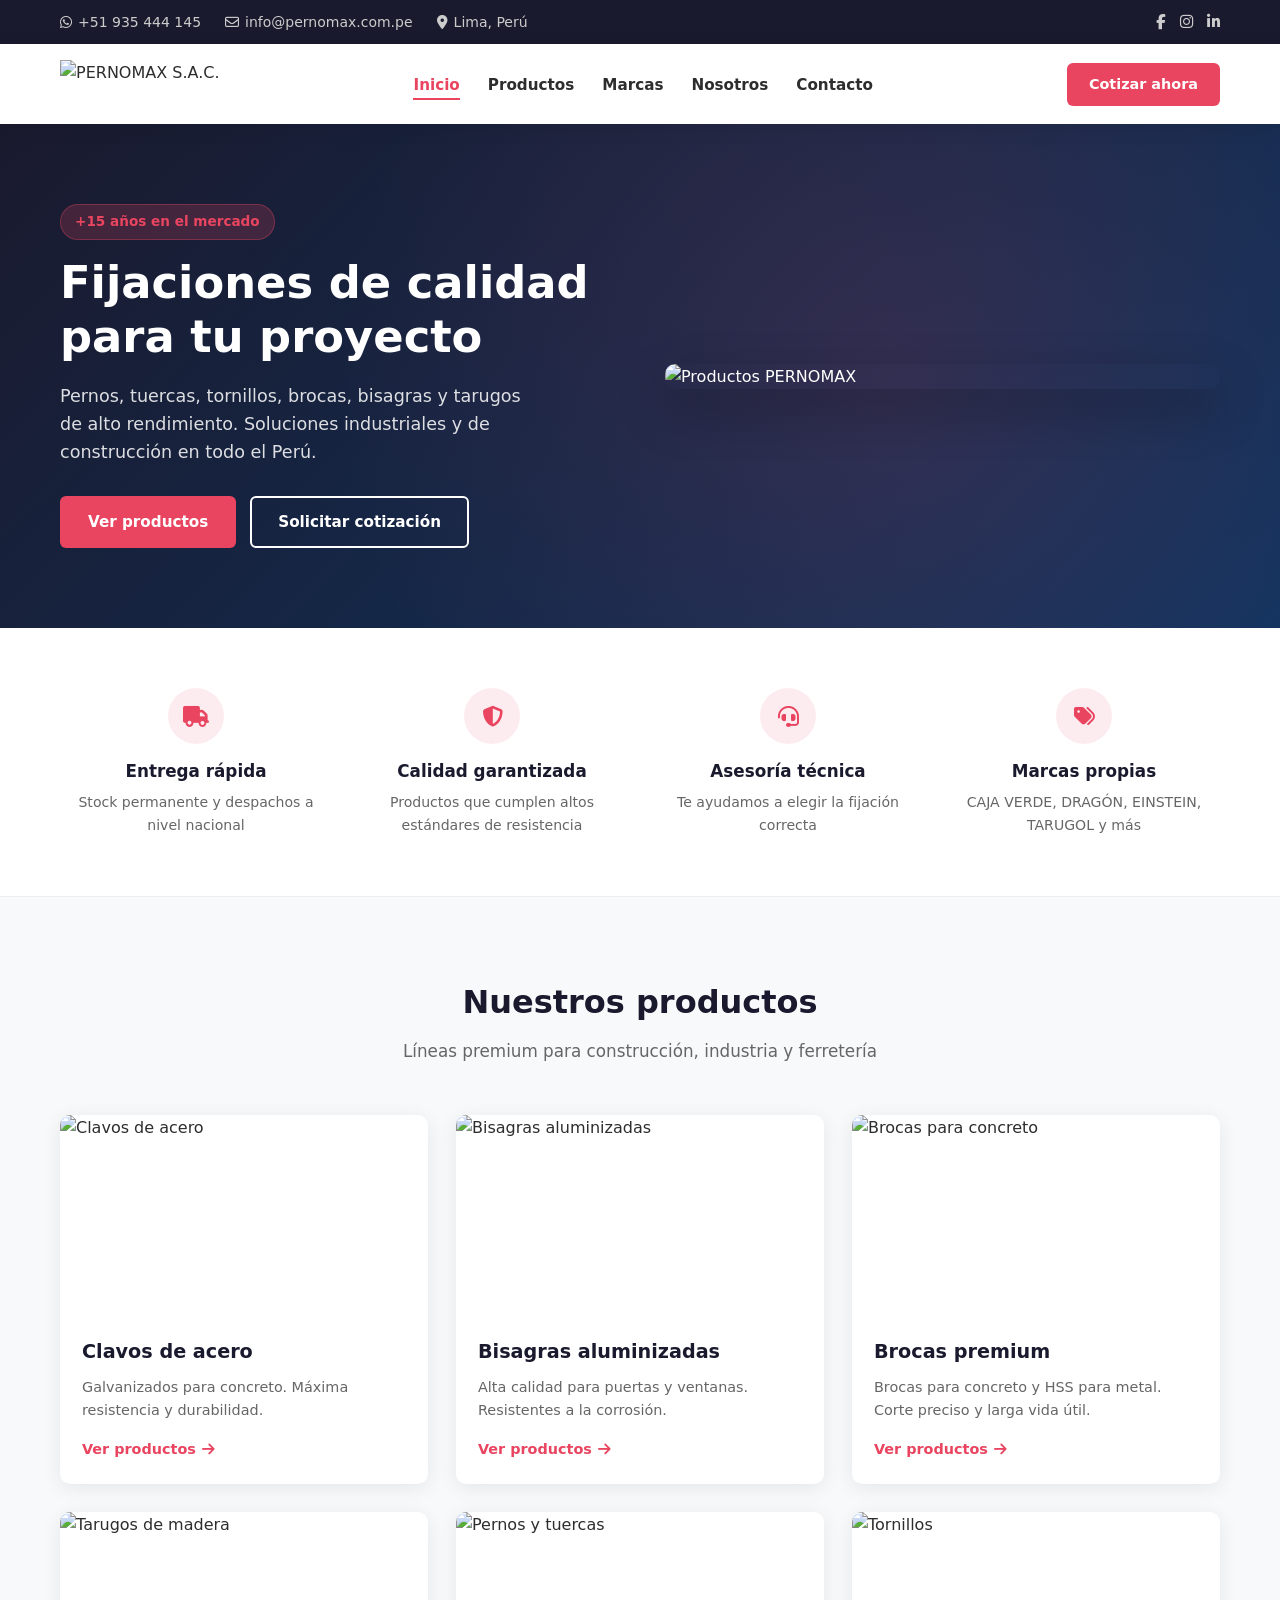
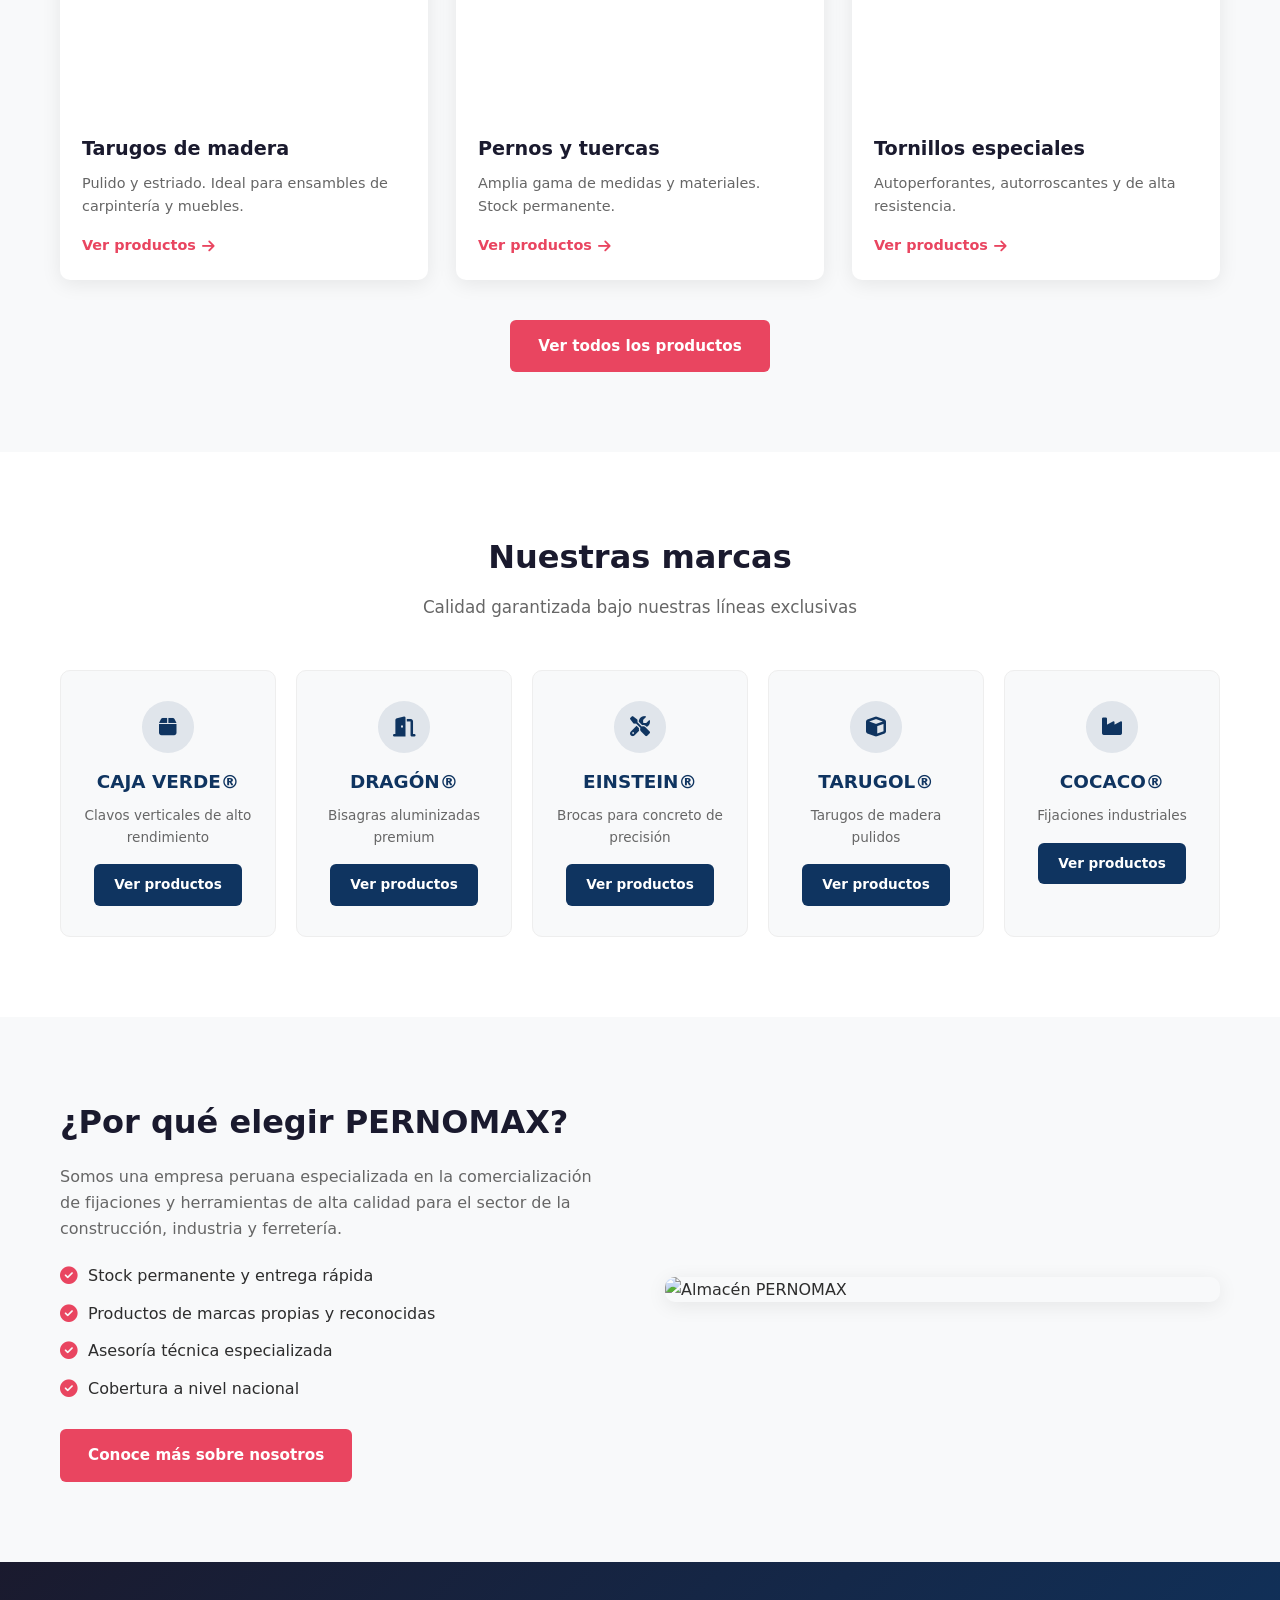
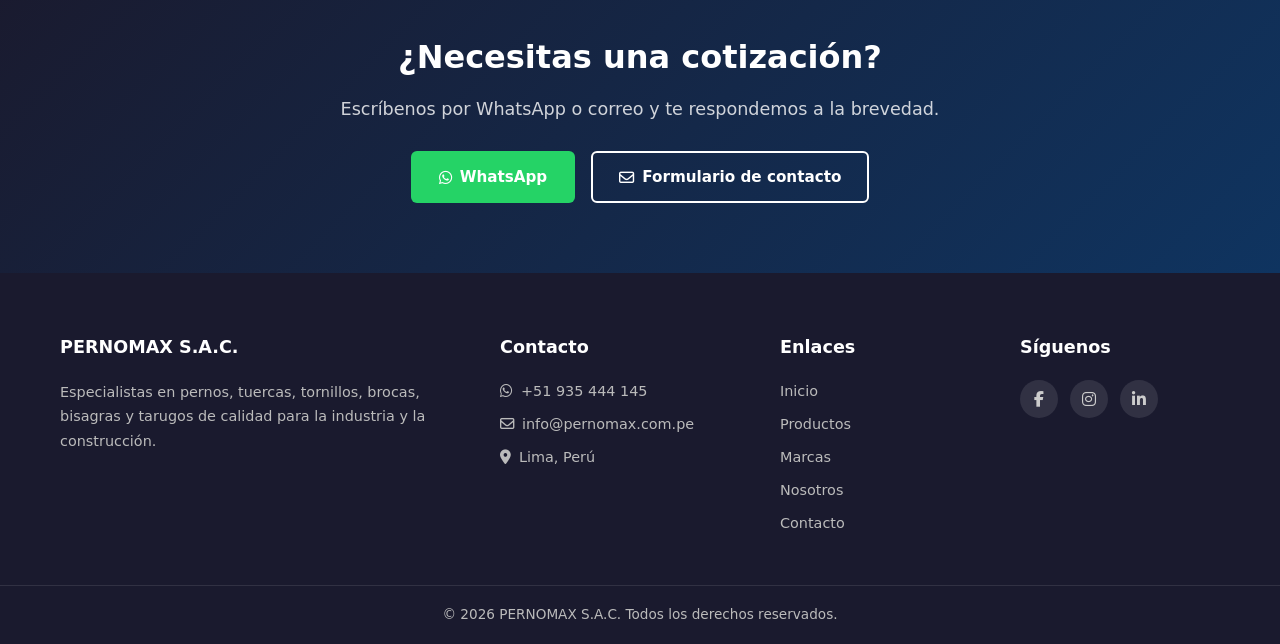
==== index.html @ 6897b5e7 "avance del front demostracion" ====
<!DOCTYPE html>
<html lang="es">
<head>
    <meta charset="UTF-8">
    <meta name="viewport" content="width=device-width, initial-scale=1.0">
    <title>Inicio - PERNOMAX S.A.C. | Pernos, Tuercas, Tornillos y Fijaciones</title>
    <meta name="description" content="Pernos, tuercas, tornillos, brocas, bisagras y tarugos de alta calidad. Especialistas en fijaciones industriales y de construcción en Perú.">
    <link rel="stylesheet" href="css/styles.css">
    <link rel="stylesheet" href="https://cdnjs.cloudflare.com/ajax/libs/font-awesome/6.5.1/css/all.min.css">
</head>
<body>

<!-- ==================== TOP BAR ==================== -->
<div class="top-bar">
    <div class="container">
        <div class="top-bar-left">
            <a href="https://wa.me/51935444145" target="_blank"><i class="fab fa-whatsapp"></i> +51 935 444 145</a>
            <a href="mailto:info@pernomax.com.pe"><i class="far fa-envelope"></i> info@pernomax.com.pe</a>
            <span><i class="fas fa-map-marker-alt"></i> Lima, Perú</span>
        </div>
        <div class="top-bar-right">
            <a href="#" aria-label="Facebook"><i class="fab fa-facebook-f"></i></a>
            <a href="#" aria-label="Instagram"><i class="fab fa-instagram"></i></a>
            <a href="#" aria-label="LinkedIn"><i class="fab fa-linkedin-in"></i></a>
        </div>
    </div>
</div>

<!-- ==================== HEADER ==================== -->
<header class="main-header">
    <div class="container header-inner">
        <a href="index.html" class="logo">
            <img src="https://via.placeholder.com/220x55/1a1a2e/ffffff?text=PERNOMAX" alt="PERNOMAX S.A.C.">
        </a>

        <nav class="main-nav" id="mainNav">
            <ul>
                <li><a href="index.html" class="active">Inicio</a></li>
                <li><a href="pages/productos.html">Productos</a></li>
                <li><a href="pages/marcas.html">Marcas</a></li>
                <li><a href="pages/nosotros.html">Nosotros</a></li>
                <li><a href="pages/contacto.html">Contacto</a></li>
            </ul>
        </nav>

        <a href="contacto.html" class="btn-header">Cotizar ahora</a>

        <button class="menu-toggle" id="menuToggle" aria-label="Menú">
            <i class="fas fa-bars"></i>
        </button>
    </div>
</header>

<!-- ==================== HERO ==================== -->
<section class="hero">
    <div class="hero-overlay"></div>
    <div class="container hero-content">
        <div class="hero-text">
            <span class="hero-badge">+15 años en el mercado</span>
            <h1>Fijaciones de calidad<br>para tu proyecto</h1>
            <p>Pernos, tuercas, tornillos, brocas, bisagras y tarugos de alto rendimiento. Soluciones industriales y de construcción en todo el Perú.</p>
            <div class="hero-buttons">
                <a href="pages/productos.html" class="btn btn-primary">Ver productos</a>
                <a href="pages/contacto.html" class="btn btn-outline">Solicitar cotización</a>
            </div>
        </div>
        <div class="hero-image">
            <img src="https://via.placeholder.com/520x420/16213e/ffffff?text=Productos+Premium" alt="Productos PERNOMAX">
        </div>
    </div>
</section>

<!-- ==================== BENEFICIOS ==================== -->
<section class="benefits">
    <div class="container benefits-grid">
        <div class="benefit-item">
            <div class="benefit-icon"><i class="fas fa-truck"></i></div>
            <h3>Entrega rápida</h3>
            <p>Stock permanente y despachos a nivel nacional</p>
        </div>
        <div class="benefit-item">
            <div class="benefit-icon"><i class="fas fa-shield-alt"></i></div>
            <h3>Calidad garantizada</h3>
            <p>Productos que cumplen altos estándares de resistencia</p>
        </div>
        <div class="benefit-item">
            <div class="benefit-icon"><i class="fas fa-headset"></i></div>
            <h3>Asesoría técnica</h3>
            <p>Te ayudamos a elegir la fijación correcta</p>
        </div>
        <div class="benefit-item">
            <div class="benefit-icon"><i class="fas fa-tags"></i></div>
            <h3>Marcas propias</h3>
            <p>CAJA VERDE, DRAGÓN, EINSTEIN, TARUGOL y más</p>
        </div>
    </div>
</section>

<!-- ==================== PRODUCTOS (preview) ==================== -->
<section class="categories" id="productos">
    <div class="container">
        <div class="section-header">
            <h2>Nuestros productos</h2>
            <p>Líneas premium para construcción, industria y ferretería</p>
        </div>

        <div class="categories-grid">
            <article class="category-card">
                <div class="category-img">
                    <img src="https://via.placeholder.com/400x280/0f3460/ffffff?text=Clavos+Acero" alt="Clavos de acero">
                </div>
                <div class="category-info">
                    <h3>Clavos de acero</h3>
                    <p>Galvanizados para concreto. Máxima resistencia y durabilidad.</p>
                    <a href="productos.html" class="btn-link">Ver productos <i class="fas fa-arrow-right"></i></a>
                </div>
            </article>

            <article class="category-card">
                <div class="category-img">
                    <img src="https://via.placeholder.com/400x280/0f3460/ffffff?text=Bisagras" alt="Bisagras aluminizadas">
                </div>
                <div class="category-info">
                    <h3>Bisagras aluminizadas</h3>
                    <p>Alta calidad para puertas y ventanas. Resistentes a la corrosión.</p>
                    <a href="pages/productos.html" class="btn-link">Ver productos <i class="fas fa-arrow-right"></i></a>
                </div>
            </article>

            <article class="category-card">
                <div class="category-img">
                    <img src="https://via.placeholder.com/400x280/0f3460/ffffff?text=Brocas" alt="Brocas para concreto">
                </div>
                <div class="category-info">
                    <h3>Brocas premium</h3>
                    <p>Brocas para concreto y HSS para metal. Corte preciso y larga vida útil.</p>
                    <a href="pages/productos.html" class="btn-link">Ver productos <i class="fas fa-arrow-right"></i></a>
                </div>
            </article>

            <article class="category-card">
                <div class="category-img">
                    <img src="https://via.placeholder.com/400x280/0f3460/ffffff?text=Tarugos" alt="Tarugos de madera">
                </div>
                <div class="category-info">
                    <h3>Tarugos de madera</h3>
                    <p>Pulido y estriado. Ideal para ensambles de carpintería y muebles.</p>
                    <a href="pages/productos.html" class="btn-link">Ver productos <i class="fas fa-arrow-right"></i></a>
                </div>
            </article>

            <article class="category-card">
                <div class="category-img">
                    <img src="https://via.placeholder.com/400x280/0f3460/ffffff?text=Pernos" alt="Pernos y tuercas">
                </div>
                <div class="category-info">
                    <h3>Pernos y tuercas</h3>
                    <p>Amplia gama de medidas y materiales. Stock permanente.</p>
                    <a href="pages/productos.html" class="btn-link">Ver productos <i class="fas fa-arrow-right"></i></a>
                </div>
            </article>

            <article class="category-card">
                <div class="category-img">
                    <img src="https://via.placeholder.com/400x280/0f3460/ffffff?text=Tornillos" alt="Tornillos">
                </div>
                <div class="category-info">
                    <h3>Tornillos especiales</h3>
                    <p>Autoperforantes, autorroscantes y de alta resistencia.</p>
                    <a href="pages/productos.html" class="btn-link">Ver productos <i class="fas fa-arrow-right"></i></a>
                </div>
            </article>
        </div>

        <div class="section-cta">
            <a href="pages/productos.html" class="btn btn-primary">Ver todos los productos</a>
        </div>
    </div>
</section>

<!-- ==================== MARCAS (preview) ==================== -->
<section class="brands" id="marcas">
    <div class="container">
        <div class="section-header">
            <h2>Nuestras marcas</h2>
            <p>Calidad garantizada bajo nuestras líneas exclusivas</p>
        </div>

        <div class="brands-grid">
            <div class="brand-card">
                <div class="brand-icon"><i class="fas fa-box"></i></div>
                <h3>CAJA VERDE®</h3>
                <p>Clavos verticales de alto rendimiento</p>
                <a href="pages/marcas.html" class="btn btn-sm">Ver productos</a>
            </div>
            <div class="brand-card">
                <div class="brand-icon"><i class="fas fa-door-open"></i></div>
                <h3>DRAGÓN®</h3>
                <p>Bisagras aluminizadas premium</p>
                <a href="pages/marcas.html" class="btn btn-sm">Ver productos</a>
            </div>
            <div class="brand-card">
                <div class="brand-icon"><i class="fas fa-tools"></i></div>
                <h3>EINSTEIN®</h3>
                <p>Brocas para concreto de precisión</p>
                <a href="pages/marcas.html" class="btn btn-sm">Ver productos</a>
            </div>
            <div class="brand-card">
                <div class="brand-icon"><i class="fas fa-cube"></i></div>
                <h3>TARUGOL®</h3>
                <p>Tarugos de madera pulidos</p>
                <a href="pages/marcas.html" class="btn btn-sm">Ver productos</a>
            </div>
            <div class="brand-card">
                <div class="brand-icon"><i class="fas fa-industry"></i></div>
                <h3>COCACO®</h3>
                <p>Fijaciones industriales</p>
                <a href="pages/marcas.html" class="btn btn-sm">Ver productos</a>
            </div>
        </div>
    </div>
</section>

<!-- ==================== NOSOTROS (preview) ==================== -->
<section class="about" id="nosotros">
    <div class="container about-inner">
        <div class="about-text">
            <h2>¿Por qué elegir PERNOMAX?</h2>
            <p>Somos una empresa peruana especializada en la comercialización de fijaciones y herramientas de alta calidad para el sector de la construcción, industria y ferretería.</p>
            <ul class="about-list">
                <li><i class="fas fa-check-circle"></i> Stock permanente y entrega rápida</li>
                <li><i class="fas fa-check-circle"></i> Productos de marcas propias y reconocidas</li>
                <li><i class="fas fa-check-circle"></i> Asesoría técnica especializada</li>
                <li><i class="fas fa-check-circle"></i> Cobertura a nivel nacional</li>
            </ul>
            <a href="pages/nosotros.html" class="btn btn-primary">Conoce más sobre nosotros</a>
        </div>
        <div class="about-image">
            <img src="https://via.placeholder.com/480x360/1a1a2e/ffffff?text=Almacén+PERNOMAX" alt="Almacén PERNOMAX">
        </div>
    </div>
</section>

<!-- ==================== CTA ==================== -->
<section class="cta">
    <div class="container">
        <h2>¿Necesitas una cotización?</h2>
        <p>Escríbenos por WhatsApp o correo y te respondemos a la brevedad.</p>
        <div class="cta-buttons">
            <a href="https://wa.me/51935444145" class="btn btn-whatsapp" target="_blank">
                <i class="fab fa-whatsapp"></i> WhatsApp
            </a>
            <a href="pages/contacto.html" class="btn btn-outline-light">
                <i class="far fa-envelope"></i> Formulario de contacto
            </a>
        </div>
    </div>
</section>

<!-- ==================== FOOTER ==================== -->
<footer class="main-footer">
    <div class="container footer-grid">
        <div class="footer-col">
            <h4>PERNOMAX S.A.C.</h4>
            <p>Especialistas en pernos, tuercas, tornillos, brocas, bisagras y tarugos de calidad para la industria y la construcción.</p>
        </div>
        <div class="footer-col">
            <h4>Contacto</h4>
            <ul>
                <li><i class="fab fa-whatsapp"></i> +51 935 444 145</li>
                <li><i class="far fa-envelope"></i> info@pernomax.com.pe</li>
                <li><i class="fas fa-map-marker-alt"></i> Lima, Perú</li>
            </ul>
        </div>
        <div class="footer-col">
            <h4>Enlaces</h4>
            <ul>
                <li><a href="index.html">Inicio</a></li>
                <li><a href="pages/productos.html">Productos</a></li>
                <li><a href="pages/marcas.html">Marcas</a></li>
                <li><a href="pages/nosotros.html">Nosotros</a></li>
                <li><a href="pages/contacto.html">Contacto</a></li>
            </ul>
        </div>
        <div class="footer-col">
            <h4>Síguenos</h4>
            <div class="social-links">
                <a href="#" aria-label="Facebook"><i class="fab fa-facebook-f"></i></a>
                <a href="#" aria-label="Instagram"><i class="fab fa-instagram"></i></a>
                <a href="#" aria-label="LinkedIn"><i class="fab fa-linkedin-in"></i></a>
            </div>
        </div>
    </div>
    <div class="footer-bottom">
        <div class="container">
            <p>&copy; 2026 PERNOMAX S.A.C. Todos los derechos reservados.</p>
        </div>
    </div>
</footer>

<script>
    const menuToggle = document.getElementById('menuToggle');
    const mainNav = document.getElementById('mainNav');
    menuToggle.addEventListener('click', () => {
        mainNav.classList.toggle('active');
        menuToggle.querySelector('i').classList.toggle('fa-bars');
        menuToggle.querySelector('i').classList.toggle('fa-times');
    });
</script>
</body>
</html>
---- css/styles.css ----
/* ==================== RESET & BASE ==================== */
*, *::before, *::after {
    margin: 0;
    padding: 0;
    box-sizing: border-box;
}

:root {
    --primary: #0f3460;
    --primary-dark: #1a1a2e;
    --accent: #e94560;
    --accent-hover: #c73a52;
    --text: #2d2d2d;
    --text-light: #666;
    --bg-light: #f8f9fa;
    --white: #ffffff;
    --shadow: 0 4px 20px rgba(0, 0, 0, 0.08);
    --radius: 10px;
    --transition: all 0.3s ease;
}

html {
    scroll-behavior: smooth;
}

body {
    font-family: 'Segoe UI', system-ui, -apple-system, sans-serif;
    color: var(--text);
    line-height: 1.6;
    background: var(--white);
}

img {
    max-width: 100%;
    height: auto;
    display: block;
}

a {
    text-decoration: none;
    color: inherit;
    transition: var(--transition);
}

ul {
    list-style: none;
}

.container {
    width: 100%;
    max-width: 1200px;
    margin: 0 auto;
    padding: 0 20px;
}

/* ==================== TOP BAR ==================== */
.top-bar {
    background: var(--primary-dark);
    color: #ccc;
    font-size: 0.875rem;
    padding: 10px 0;
}

.top-bar .container {
    display: flex;
    justify-content: space-between;
    align-items: center;
    flex-wrap: wrap;
    gap: 10px;
}

.top-bar-left {
    display: flex;
    gap: 24px;
    flex-wrap: wrap;
}

.top-bar-left a,
.top-bar-left span {
    display: flex;
    align-items: center;
    gap: 6px;
    color: #ccc;
}

.top-bar-left a:hover {
    color: var(--white);
}

.top-bar-right {
    display: flex;
    gap: 14px;
}

.top-bar-right a {
    color: #ccc;
    font-size: 0.95rem;
}

.top-bar-right a:hover {
    color: var(--accent);
}

/* ==================== HEADER ==================== */
.main-header {
    background: var(--white);
    box-shadow: var(--shadow);
    position: sticky;
    top: 0;
    z-index: 1000;
}

.header-inner {
    display: flex;
    align-items: center;
    justify-content: space-between;
    height: 80px;
    gap: 20px;
    position: relative;
}

.logo img {
    height: 48px;
    width: auto;
}

.main-nav ul {
    display: flex;
    gap: 28px;
}

.main-nav a {
    font-weight: 600;
    font-size: 0.95rem;
    color: var(--text);
    position: relative;
}

.main-nav a:hover,
.main-nav a.active {
    color: var(--accent);
}

.main-nav a.active::after {
    content: '';
    position: absolute;
    bottom: -6px;
    left: 0;
    width: 100%;
    height: 2px;
    background: var(--accent);
}

.btn-header {
    background: var(--accent);
    color: var(--white);
    padding: 10px 22px;
    border-radius: 6px;
    font-weight: 600;
    font-size: 0.9rem;
}

.btn-header:hover {
    background: var(--accent-hover);
}

.menu-toggle {
    display: none;
    background: none;
    border: none;
    font-size: 1.5rem;
    cursor: pointer;
    color: var(--primary-dark);
}

/* ==================== HERO ==================== */
.hero {
    position: relative;
    background: linear-gradient(135deg, #1a1a2e 0%, #0f3460 100%);
    color: var(--white);
    padding: 80px 0;
    overflow: hidden;
}

.hero-overlay {
    position: absolute;
    inset: 0;
    background: radial-gradient(circle at 70% 50%, rgba(233, 69, 96, 0.15), transparent 60%);
    opacity: 1;
}

.hero-content {
    position: relative;
    display: grid;
    grid-template-columns: 1fr 1fr;
    gap: 50px;
    align-items: center;
}

.hero-badge {
    display: inline-block;
    background: rgba(233, 69, 96, 0.2);
    color: var(--accent);
    padding: 6px 14px;
    border-radius: 20px;
    font-size: 0.85rem;
    font-weight: 600;
    margin-bottom: 16px;
    border: 1px solid rgba(233, 69, 96, 0.35);
}

.hero-text h1 {
    font-size: 2.8rem;
    font-weight: 800;
    line-height: 1.2;
    margin-bottom: 18px;
}

.hero-text p {
    font-size: 1.1rem;
    color: rgba(255, 255, 255, 0.85);
    margin-bottom: 30px;
    max-width: 480px;
}

.hero-buttons {
    display: flex;
    gap: 14px;
    flex-wrap: wrap;
}

.hero-image img {
    border-radius: var(--radius);
    box-shadow: 0 20px 50px rgba(0, 0, 0, 0.3);
}

/* ==================== BUTTONS ==================== */
.btn {
    display: inline-flex;
    align-items: center;
    gap: 8px;
    padding: 12px 26px;
    border-radius: 6px;
    font-weight: 600;
    font-size: 0.95rem;
    cursor: pointer;
    transition: var(--transition);
    border: 2px solid transparent;
}

.btn-primary {
    background: var(--accent);
    color: var(--white);
}

.btn-primary:hover {
    background: var(--accent-hover);
    transform: translateY(-2px);
}

.btn-outline {
    background: transparent;
    border-color: var(--white);
    color: var(--white);
}

.btn-outline:hover {
    background: var(--white);
    color: var(--primary-dark);
}

.btn-outline-light {
    background: transparent;
    border-color: var(--white);
    color: var(--white);
}

.btn-outline-light:hover {
    background: var(--white);
    color: var(--primary-dark);
}

.btn-whatsapp {
    background: #25d366;
    color: var(--white);
}

.btn-whatsapp:hover {
    background: #1ebe57;
    transform: translateY(-2px);
}

.btn-sm {
    padding: 8px 18px;
    font-size: 0.85rem;
    background: var(--primary);
    color: var(--white);
}

.btn-sm:hover {
    background: var(--primary-dark);
}

.btn-link {
    color: var(--accent);
    font-weight: 600;
    font-size: 0.9rem;
    display: inline-flex;
    align-items: center;
    gap: 6px;
}

.btn-link:hover {
    gap: 10px;
}

/* ==================== SECTIONS ==================== */
.section-header {
    text-align: center;
    margin-bottom: 50px;
}

.section-header h2 {
    font-size: 2rem;
    font-weight: 800;
    color: var(--primary-dark);
    margin-bottom: 10px;
}

.section-header p {
    color: var(--text-light);
    font-size: 1.05rem;
}

.section-cta {
    text-align: center;
    margin-top: 40px;
}

/* ==================== BENEFITS ==================== */
.benefits {
    padding: 50px 0;
    background: var(--white);
    border-bottom: 1px solid #eee;
}

.benefits-grid {
    display: grid;
    grid-template-columns: repeat(4, 1fr);
    gap: 24px;
}

.benefit-item {
    text-align: center;
    padding: 10px;
}

.benefit-icon {
    width: 56px;
    height: 56px;
    background: rgba(233, 69, 96, 0.1);
    color: var(--accent);
    border-radius: 50%;
    display: flex;
    align-items: center;
    justify-content: center;
    font-size: 1.3rem;
    margin: 0 auto 14px;
}

.benefit-item h3 {
    font-size: 1.05rem;
    font-weight: 700;
    color: var(--primary-dark);
    margin-bottom: 6px;
}

.benefit-item p {
    font-size: 0.88rem;
    color: var(--text-light);
}

/* ==================== CATEGORIES ==================== */
.categories {
    padding: 80px 0;
    background: var(--bg-light);
}

.categories-grid {
    display: grid;
    grid-template-columns: repeat(3, 1fr);
    gap: 28px;
}

.category-card {
    background: var(--white);
    border-radius: var(--radius);
    overflow: hidden;
    box-shadow: var(--shadow);
    transition: var(--transition);
}

.category-card:hover {
    transform: translateY(-6px);
    box-shadow: 0 12px 30px rgba(0, 0, 0, 0.12);
}

.category-img {
    height: 200px;
    overflow: hidden;
}

.category-img img {
    width: 100%;
    height: 100%;
    object-fit: cover;
    transition: transform 0.4s ease;
}

.category-card:hover .category-img img {
    transform: scale(1.06);
}

.category-info {
    padding: 22px;
}

.category-info h3 {
    font-size: 1.2rem;
    font-weight: 700;
    margin-bottom: 8px;
    color: var(--primary-dark);
}

.category-info p {
    color: var(--text-light);
    font-size: 0.9rem;
    margin-bottom: 14px;
}

/* ==================== BRANDS ==================== */
.brands {
    padding: 80px 0;
}

.brands-grid {
    display: grid;
    grid-template-columns: repeat(5, 1fr);
    gap: 20px;
}

.brand-card {
    background: var(--bg-light);
    border-radius: var(--radius);
    padding: 30px 20px;
    text-align: center;
    transition: var(--transition);
    border: 1px solid #eee;
}

.brand-card:hover {
    border-color: var(--accent);
    background: var(--white);
    box-shadow: var(--shadow);
    transform: translateY(-4px);
}

.brand-icon {
    width: 52px;
    height: 52px;
    background: rgba(15, 52, 96, 0.1);
    color: var(--primary);
    border-radius: 50%;
    display: flex;
    align-items: center;
    justify-content: center;
    font-size: 1.25rem;
    margin: 0 auto 14px;
}

.brand-card h3 {
    font-size: 1.15rem;
    font-weight: 800;
    color: var(--primary);
    margin-bottom: 8px;
}

.brand-card p {
    font-size: 0.85rem;
    color: var(--text-light);
    margin-bottom: 16px;
}

/* ==================== ABOUT ==================== */
.about {
    padding: 80px 0;
    background: var(--bg-light);
}

.about-inner {
    display: grid;
    grid-template-columns: 1fr 1fr;
    gap: 50px;
    align-items: center;
}

.about-text h2 {
    font-size: 2rem;
    font-weight: 800;
    color: var(--primary-dark);
    margin-bottom: 16px;
}

.about-text p {
    color: var(--text-light);
    margin-bottom: 22px;
}

.about-list {
    margin-bottom: 28px;
}

.about-list li {
    display: flex;
    align-items: center;
    gap: 10px;
    margin-bottom: 12px;
    font-weight: 500;
}

.about-list i {
    color: var(--accent);
    font-size: 1.1rem;
}

.about-image img {
    border-radius: var(--radius);
    box-shadow: var(--shadow);
}

/* ==================== CTA ==================== */
.cta {
    background: linear-gradient(135deg, #1a1a2e 0%, #0f3460 100%);
    color: var(--white);
    padding: 70px 0;
    text-align: center;
}

.cta h2 {
    font-size: 2rem;
    font-weight: 800;
    margin-bottom: 12px;
}

.cta p {
    color: rgba(255, 255, 255, 0.8);
    margin-bottom: 28px;
    font-size: 1.1rem;
}

.cta-buttons {
    display: flex;
    justify-content: center;
    gap: 16px;
    flex-wrap: wrap;
}

/* ==================== FOOTER ==================== */
.main-footer {
    background: var(--primary-dark);
    color: #bbb;
    padding-top: 60px;
}

.footer-grid {
    display: grid;
    grid-template-columns: 2fr 1.2fr 1fr 1fr;
    gap: 40px;
    padding-bottom: 40px;
}

.footer-col h4 {
    color: var(--white);
    font-size: 1.1rem;
    margin-bottom: 18px;
    font-weight: 700;
}

.footer-col p {
    font-size: 0.9rem;
    line-height: 1.7;
}

.footer-col ul li {
    margin-bottom: 10px;
    font-size: 0.9rem;
    display: flex;
    align-items: center;
    gap: 8px;
}

.footer-col a:hover {
    color: var(--accent);
}

.social-links {
    display: flex;
    gap: 12px;
}

.social-links a {
    width: 38px;
    height: 38px;
    background: rgba(255, 255, 255, 0.1);
    border-radius: 50%;
    display: flex;
    align-items: center;
    justify-content: center;
    color: #ccc;
}

.social-links a:hover {
    background: var(--accent);
    color: var(--white);
}

.footer-bottom {
    border-top: 1px solid rgba(255, 255, 255, 0.1);
    padding: 18px 0;
    text-align: center;
    font-size: 0.85rem;
}

/* ==================== PAGE HERO (páginas internas) ==================== */
.page-hero {
    background: linear-gradient(135deg, #1a1a2e 0%, #0f3460 100%);
    color: var(--white);
    padding: 70px 0 50px;
    text-align: center;
}

.page-hero h1 {
    font-size: 2.6rem;
    font-weight: 800;
    margin-bottom: 12px;
}

.breadcrumb {
    font-size: 0.95rem;
    color: rgba(255, 255, 255, 0.7);
}

.breadcrumb a {
    color: rgba(255, 255, 255, 0.85);
}

.breadcrumb a:hover {
    color: var(--accent);
}

.breadcrumb span {
    margin: 0 8px;
}

/* ==================== RESPONSIVE ==================== */
@media (max-width: 1024px) {
    .categories-grid {
        grid-template-columns: repeat(2, 1fr);
    }

    .brands-grid {
        grid-template-columns: repeat(3, 1fr);
    }

    .benefits-grid {
        grid-template-columns: repeat(2, 1fr);
        gap: 30px;
    }

    .footer-grid {
        grid-template-columns: 1fr 1fr;
    }
}

@media (max-width: 768px) {
    .menu-toggle {
        display: block;
    }

    .main-nav {
        position: absolute;
        top: 80px;
        left: 0;
        right: 0;
        background: var(--white);
        box-shadow: var(--shadow);
        max-height: 0;
        overflow: hidden;
        transition: max-height 0.3s ease;
    }

    .main-nav.active {
        max-height: 320px;
    }

    .main-nav ul {
        flex-direction: column;
        padding: 20px;
        gap: 16px;
    }

    .main-nav a.active::after {
        display: none;
    }

    .btn-header {
        display: none;
    }

    .hero-content {
        grid-template-columns: 1fr;
        text-align: center;
    }

    .hero-text h1 {
        font-size: 2rem;
    }

    .hero-text p {
        margin-left: auto;
        margin-right: auto;
    }

    .hero-buttons {
        justify-content: center;
    }

    .hero-image {
        order: -1;
    }

    .categories-grid {
        grid-template-columns: 1fr;
    }

    .brands-grid {
        grid-template-columns: repeat(2, 1fr);
    }

    .benefits-grid {
        grid-template-columns: 1fr 1fr;
    }

    .about-inner {
        grid-template-columns: 1fr;
    }

    .footer-grid {
        grid-template-columns: 1fr;
        gap: 30px;
    }

    .top-bar-left {
        gap: 12px;
        font-size: 0.8rem;
    }

    .page-hero h1 {
        font-size: 2rem;
    }
}

@media (max-width: 480px) {
    .brands-grid {
        grid-template-columns: 1fr;
    }

    .benefits-grid {
        grid-template-columns: 1fr;
    }

    .hero {
        padding: 50px 0;
    }

    .hero-text h1 {
        font-size: 1.7rem;
    }
}
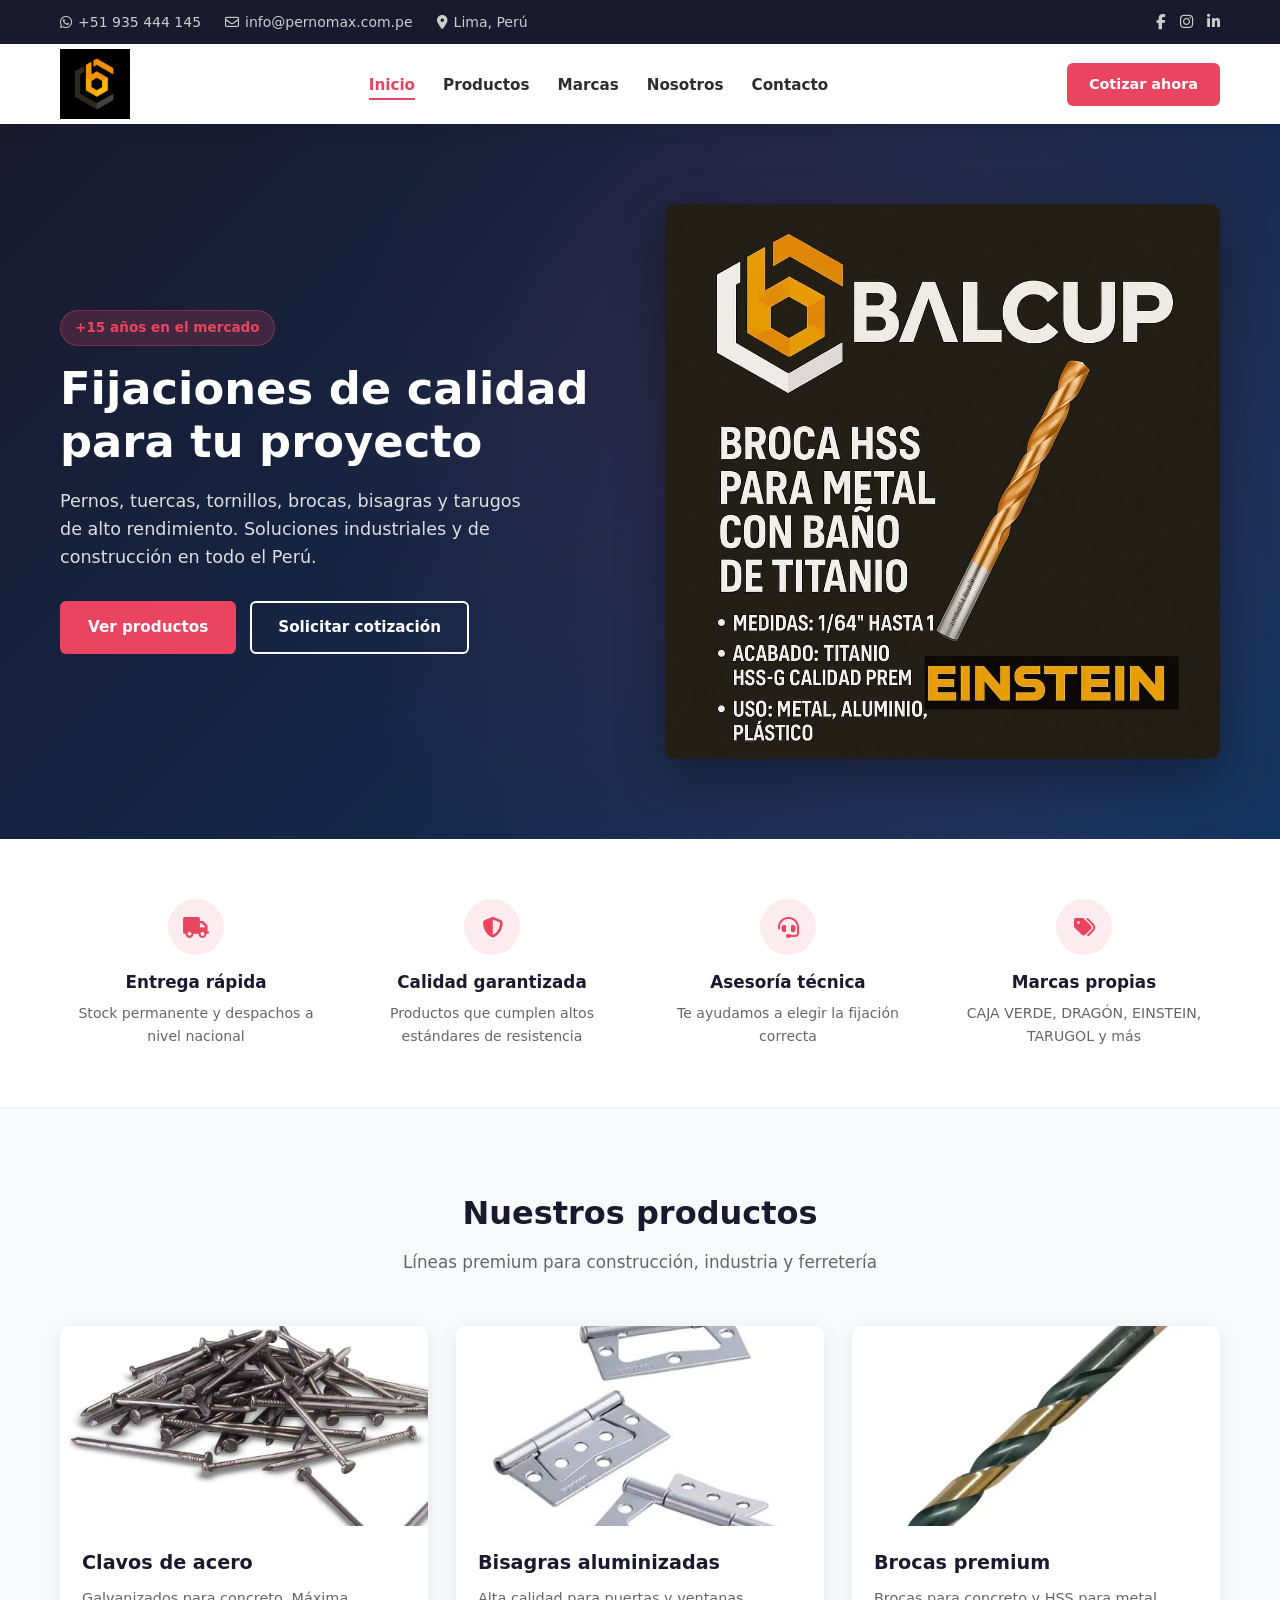
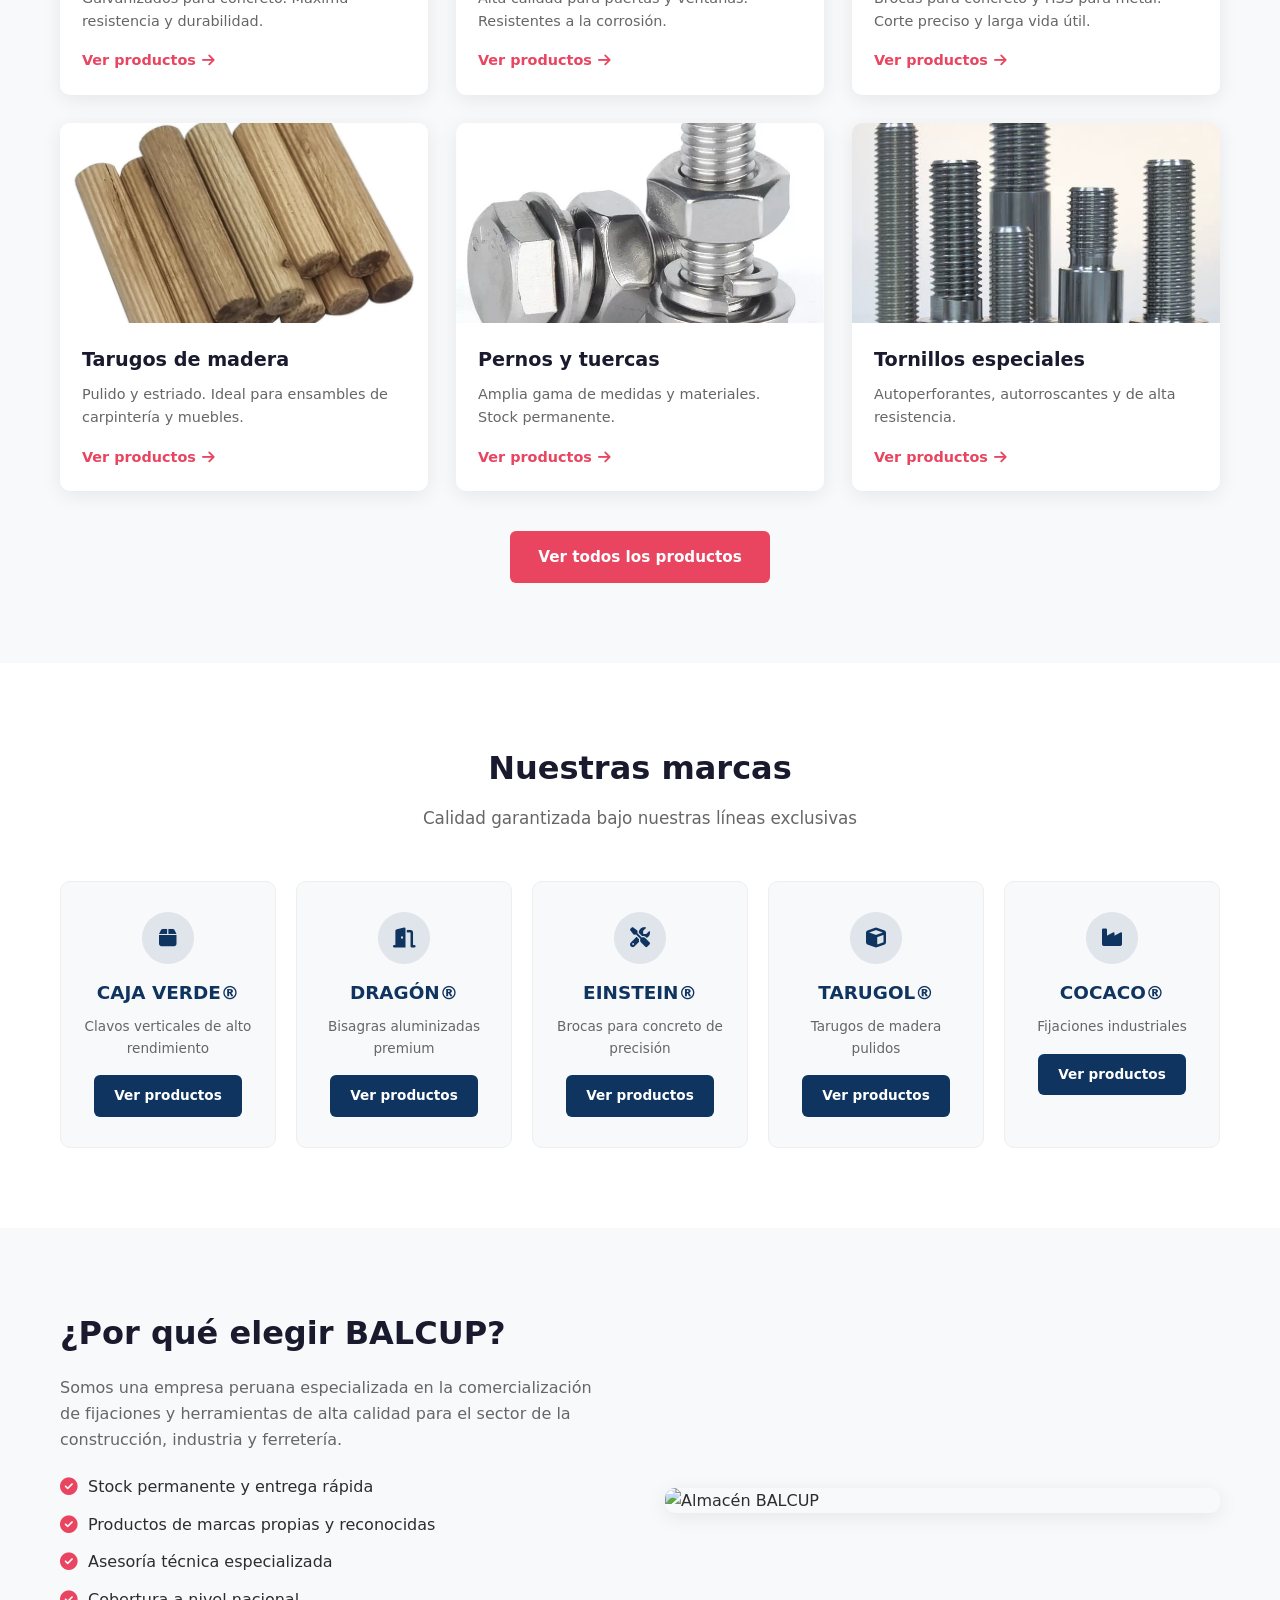
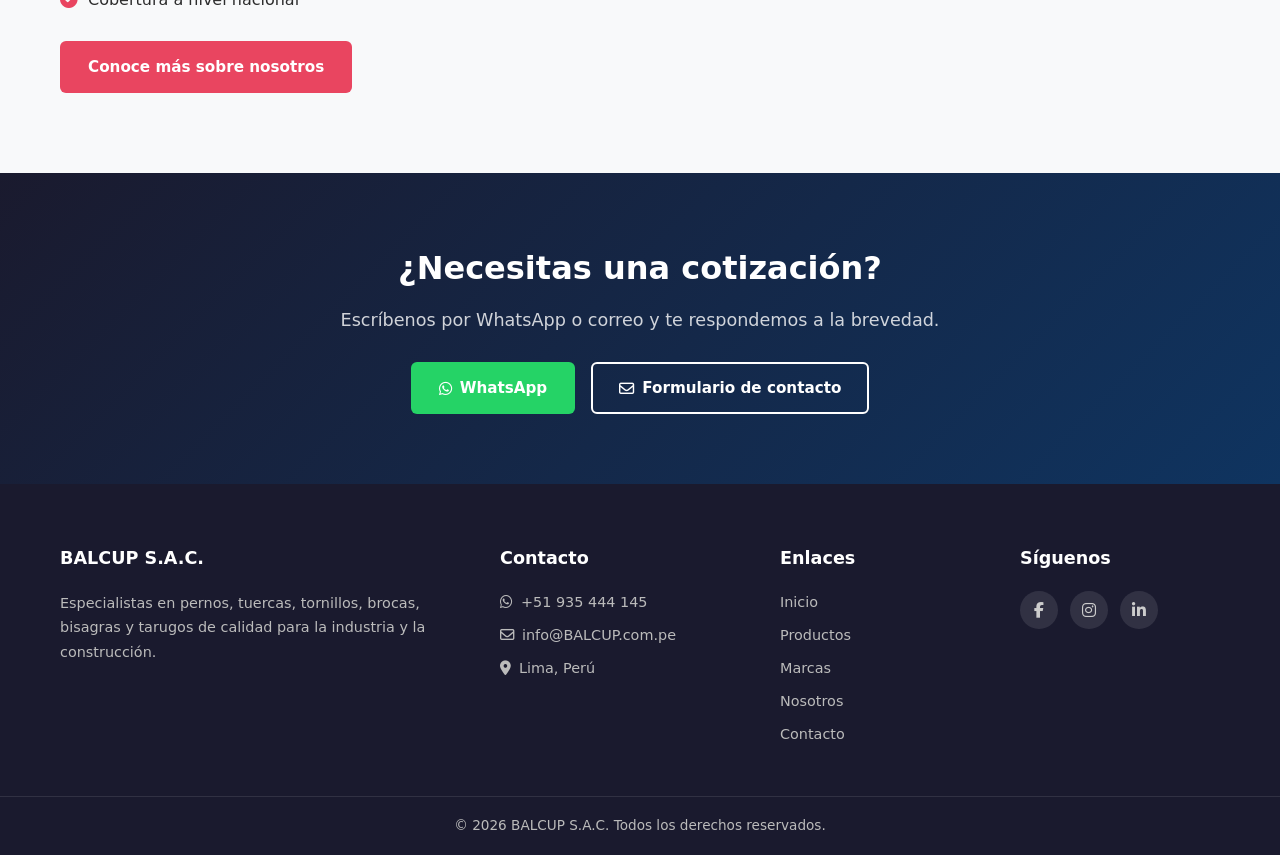
==== commit ab802a66: "agregando imagenes" ====
--- a/index.html
+++ b/index.html
@@ -3,7 +3,7 @@
 <head>
     <meta charset="UTF-8">
     <meta name="viewport" content="width=device-width, initial-scale=1.0">
-    <title>Inicio - PERNOMAX S.A.C. | Pernos, Tuercas, Tornillos y Fijaciones</title>
+    <title>Inicio - BALCUP S.A.C. | Pernos, Tuercas, Tornillos y Fijaciones</title>
     <meta name="description" content="Pernos, tuercas, tornillos, brocas, bisagras y tarugos de alta calidad. Especialistas en fijaciones industriales y de construcción en Perú.">
     <link rel="stylesheet" href="css/styles.css">
     <link rel="stylesheet" href="https://cdnjs.cloudflare.com/ajax/libs/font-awesome/6.5.1/css/all.min.css">
@@ -29,8 +29,8 @@
 <!-- ==================== HEADER ==================== -->
 <header class="main-header">
     <div class="container header-inner">
-        <a href="index.html" class="logo">
-            <img src="https://via.placeholder.com/220x55/1a1a2e/ffffff?text=PERNOMAX" alt="PERNOMAX S.A.C.">
+        <a href="index.html" class="logo" >
+            <img src="img/logo.jpg" alt="BALCUP S.A.C.">
         </a>
 
         <nav class="main-nav" id="mainNav">
@@ -65,7 +65,7 @@
             </div>
         </div>
         <div class="hero-image">
-            <img src="https://via.placeholder.com/520x420/16213e/ffffff?text=Productos+Premium" alt="Productos PERNOMAX">
+            <img src="img/Imagen1.jpg" alt="Productos BALCUP">
         </div>
     </div>
 </section>
@@ -107,7 +107,7 @@
         <div class="categories-grid">
             <article class="category-card">
                 <div class="category-img">
-                    <img src="https://via.placeholder.com/400x280/0f3460/ffffff?text=Clavos+Acero" alt="Clavos de acero">
+                    <img src="img/clavosdeacero.png" alt="Clavos de acero">
                 </div>
                 <div class="category-info">
                     <h3>Clavos de acero</h3>
@@ -118,7 +118,7 @@
 
             <article class="category-card">
                 <div class="category-img">
-                    <img src="https://via.placeholder.com/400x280/0f3460/ffffff?text=Bisagras" alt="Bisagras aluminizadas">
+                    <img src="img/bisagras.jpg" alt="Bisagras aluminizadas">
                 </div>
                 <div class="category-info">
                     <h3>Bisagras aluminizadas</h3>
@@ -129,7 +129,7 @@
 
             <article class="category-card">
                 <div class="category-img">
-                    <img src="https://via.placeholder.com/400x280/0f3460/ffffff?text=Brocas" alt="Brocas para concreto">
+                    <img src="img/brocas.png" alt="Brocas para concreto">
                 </div>
                 <div class="category-info">
                     <h3>Brocas premium</h3>
@@ -140,7 +140,7 @@
 
             <article class="category-card">
                 <div class="category-img">
-                    <img src="https://via.placeholder.com/400x280/0f3460/ffffff?text=Tarugos" alt="Tarugos de madera">
+                    <img src="img/torugo.png" alt="Tarugos de madera">
                 </div>
                 <div class="category-info">
                     <h3>Tarugos de madera</h3>
@@ -151,7 +151,7 @@
 
             <article class="category-card">
                 <div class="category-img">
-                    <img src="https://via.placeholder.com/400x280/0f3460/ffffff?text=Pernos" alt="Pernos y tuercas">
+                    <img src="img/pernoytuerca.png" alt="Pernos y tuercas">
                 </div>
                 <div class="category-info">
                     <h3>Pernos y tuercas</h3>
@@ -162,7 +162,7 @@
 
             <article class="category-card">
                 <div class="category-img">
-                    <img src="https://via.placeholder.com/400x280/0f3460/ffffff?text=Tornillos" alt="Tornillos">
+                    <img src="img/tornillosespeciales.jpg" alt="Tornillos">
                 </div>
                 <div class="category-info">
                     <h3>Tornillos especiales</h3>
@@ -225,7 +225,7 @@
 <section class="about" id="nosotros">
     <div class="container about-inner">
         <div class="about-text">
-            <h2>¿Por qué elegir PERNOMAX?</h2>
+            <h2>¿Por qué elegir BALCUP?</h2>
             <p>Somos una empresa peruana especializada en la comercialización de fijaciones y herramientas de alta calidad para el sector de la construcción, industria y ferretería.</p>
             <ul class="about-list">
                 <li><i class="fas fa-check-circle"></i> Stock permanente y entrega rápida</li>
@@ -236,7 +236,7 @@
             <a href="pages/nosotros.html" class="btn btn-primary">Conoce más sobre nosotros</a>
         </div>
         <div class="about-image">
-            <img src="https://via.placeholder.com/480x360/1a1a2e/ffffff?text=Almacén+PERNOMAX" alt="Almacén PERNOMAX">
+            <img src="https://via.placeholder.com/480x360/1a1a2e/ffffff?text=Almacén+BALCUP" alt="Almacén BALCUP">
         </div>
     </div>
 </section>
@@ -261,14 +261,14 @@
 <footer class="main-footer">
     <div class="container footer-grid">
         <div class="footer-col">
-            <h4>PERNOMAX S.A.C.</h4>
+            <h4>BALCUP S.A.C.</h4>
             <p>Especialistas en pernos, tuercas, tornillos, brocas, bisagras y tarugos de calidad para la industria y la construcción.</p>
         </div>
         <div class="footer-col">
             <h4>Contacto</h4>
             <ul>
                 <li><i class="fab fa-whatsapp"></i> +51 935 444 145</li>
-                <li><i class="far fa-envelope"></i> info@pernomax.com.pe</li>
+                <li><i class="far fa-envelope"></i> info@BALCUP.com.pe</li>
                 <li><i class="fas fa-map-marker-alt"></i> Lima, Perú</li>
             </ul>
         </div>
@@ -293,7 +293,7 @@
     </div>
     <div class="footer-bottom">
         <div class="container">
-            <p>&copy; 2026 PERNOMAX S.A.C. Todos los derechos reservados.</p>
+            <p>&copy; 2026 BALCUP S.A.C. Todos los derechos reservados.</p>
         </div>
     </div>
 </footer>
--- a/css/styles.css
+++ b/css/styles.css
@@ -120,7 +120,7 @@
 }
 
 .logo img {
-    height: 48px;
+    height: 70px;
     width: auto;
 }
 
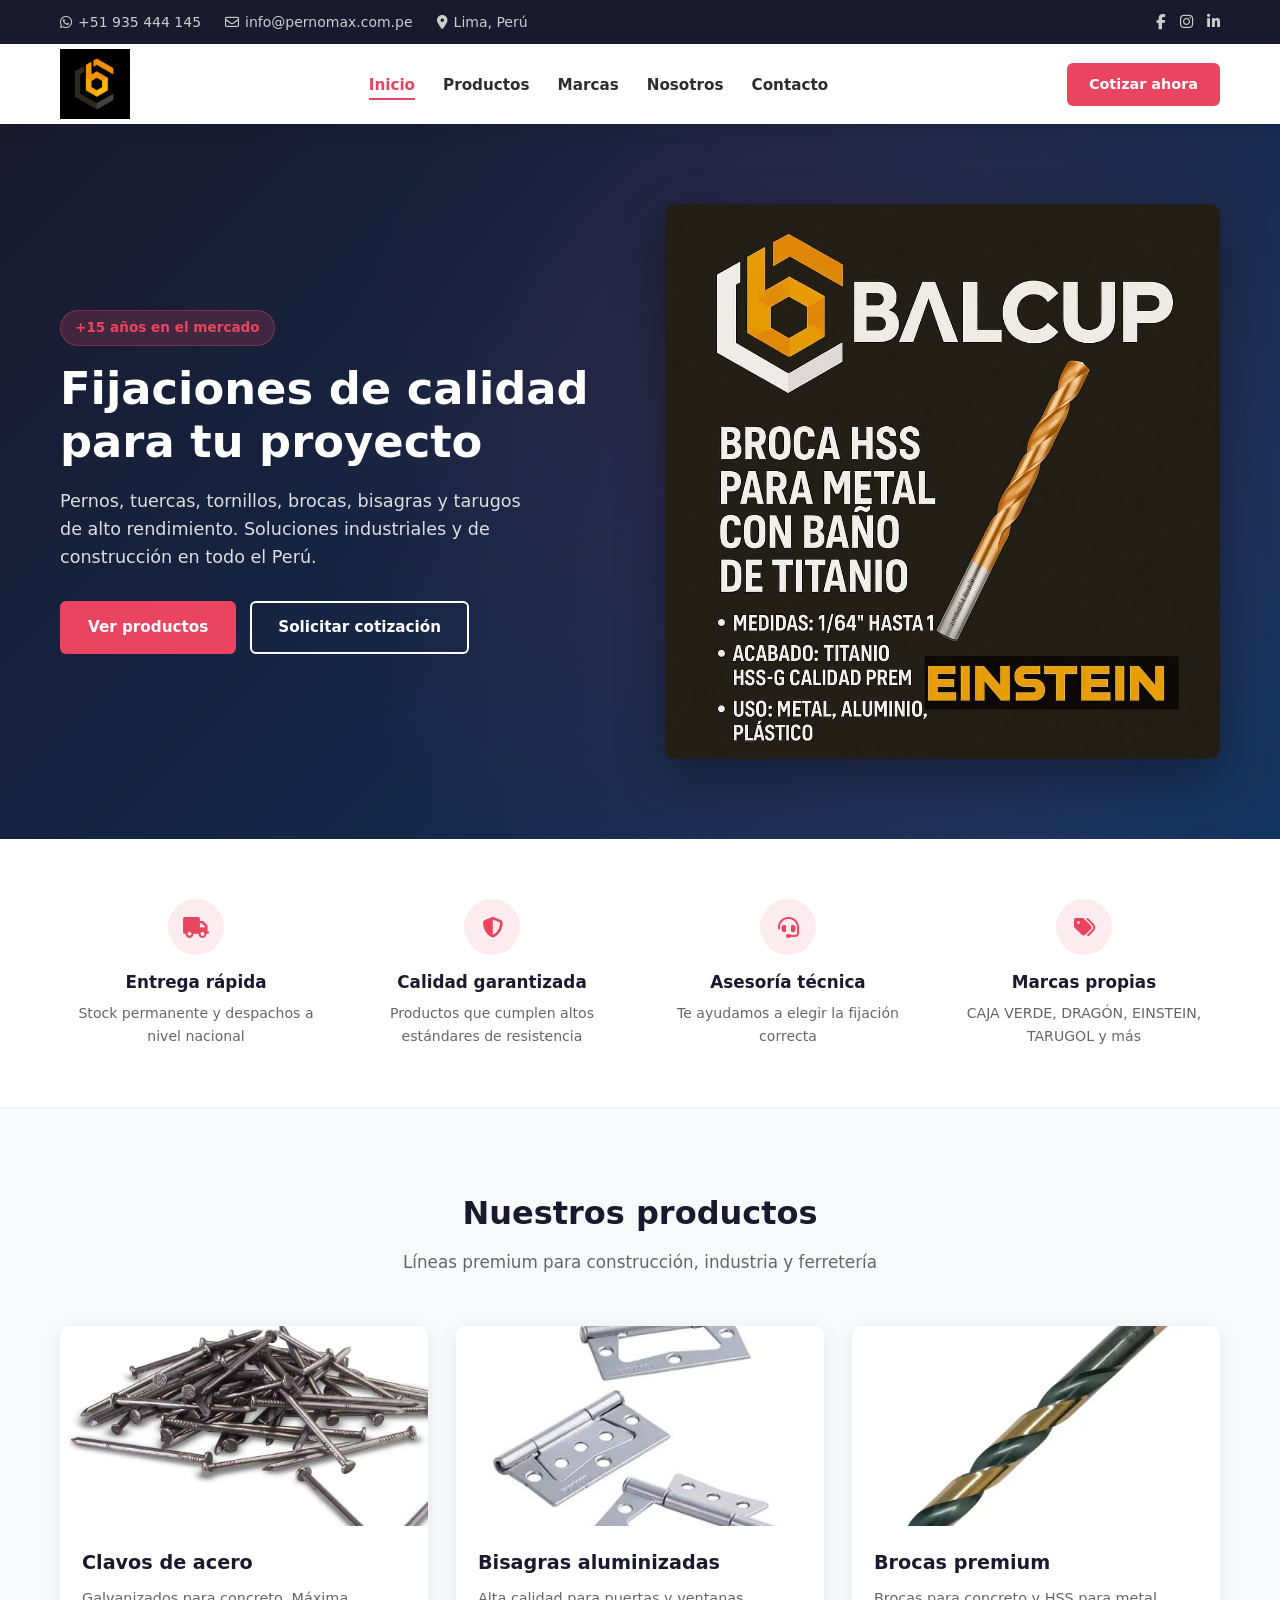
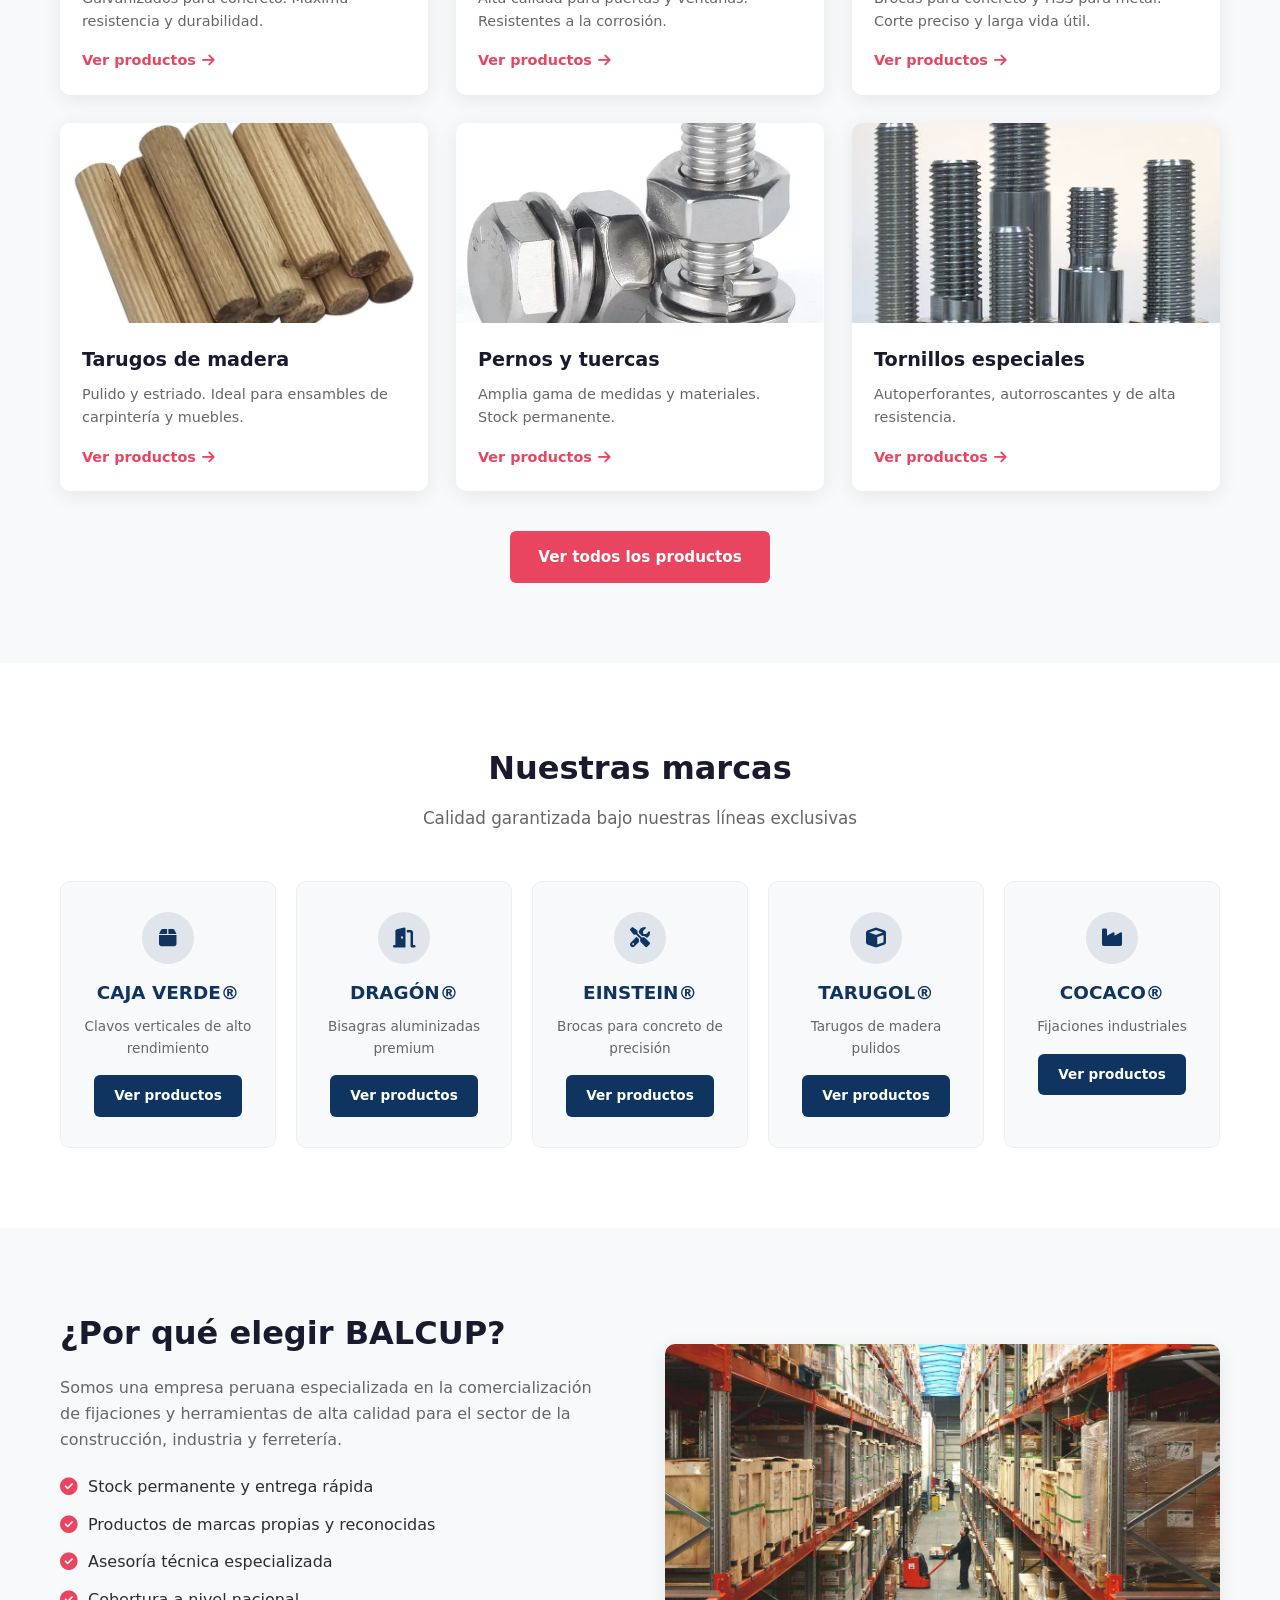
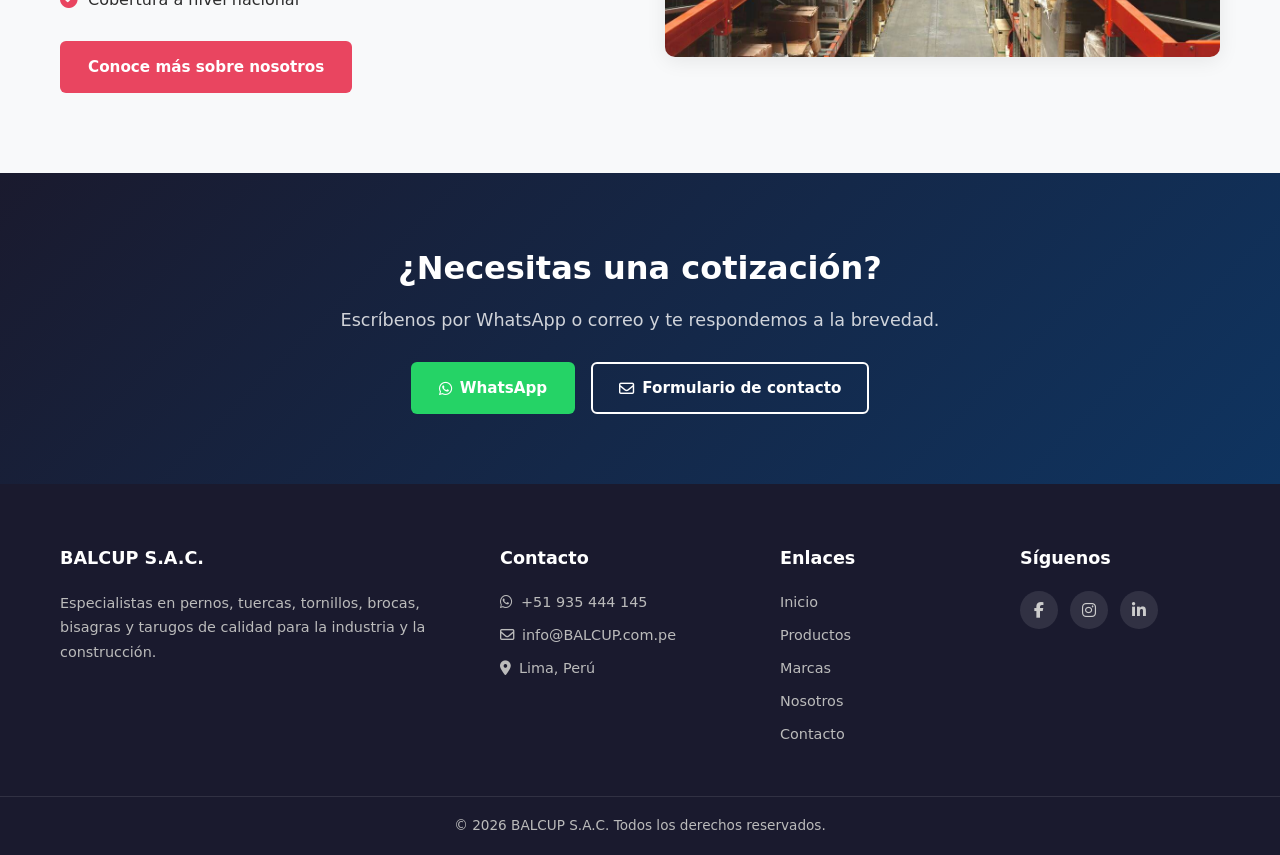
==== commit 29565ac9: "actualizacion" ====
--- a/index.html
+++ b/index.html
@@ -236,7 +236,7 @@
             <a href="pages/nosotros.html" class="btn btn-primary">Conoce más sobre nosotros</a>
         </div>
         <div class="about-image">
-            <img src="https://via.placeholder.com/480x360/1a1a2e/ffffff?text=Almacén+BALCUP" alt="Almacén BALCUP">
+            <img src="img/Almacen.jpg" alt="Almacén BALCUP">
         </div>
     </div>
 </section>
